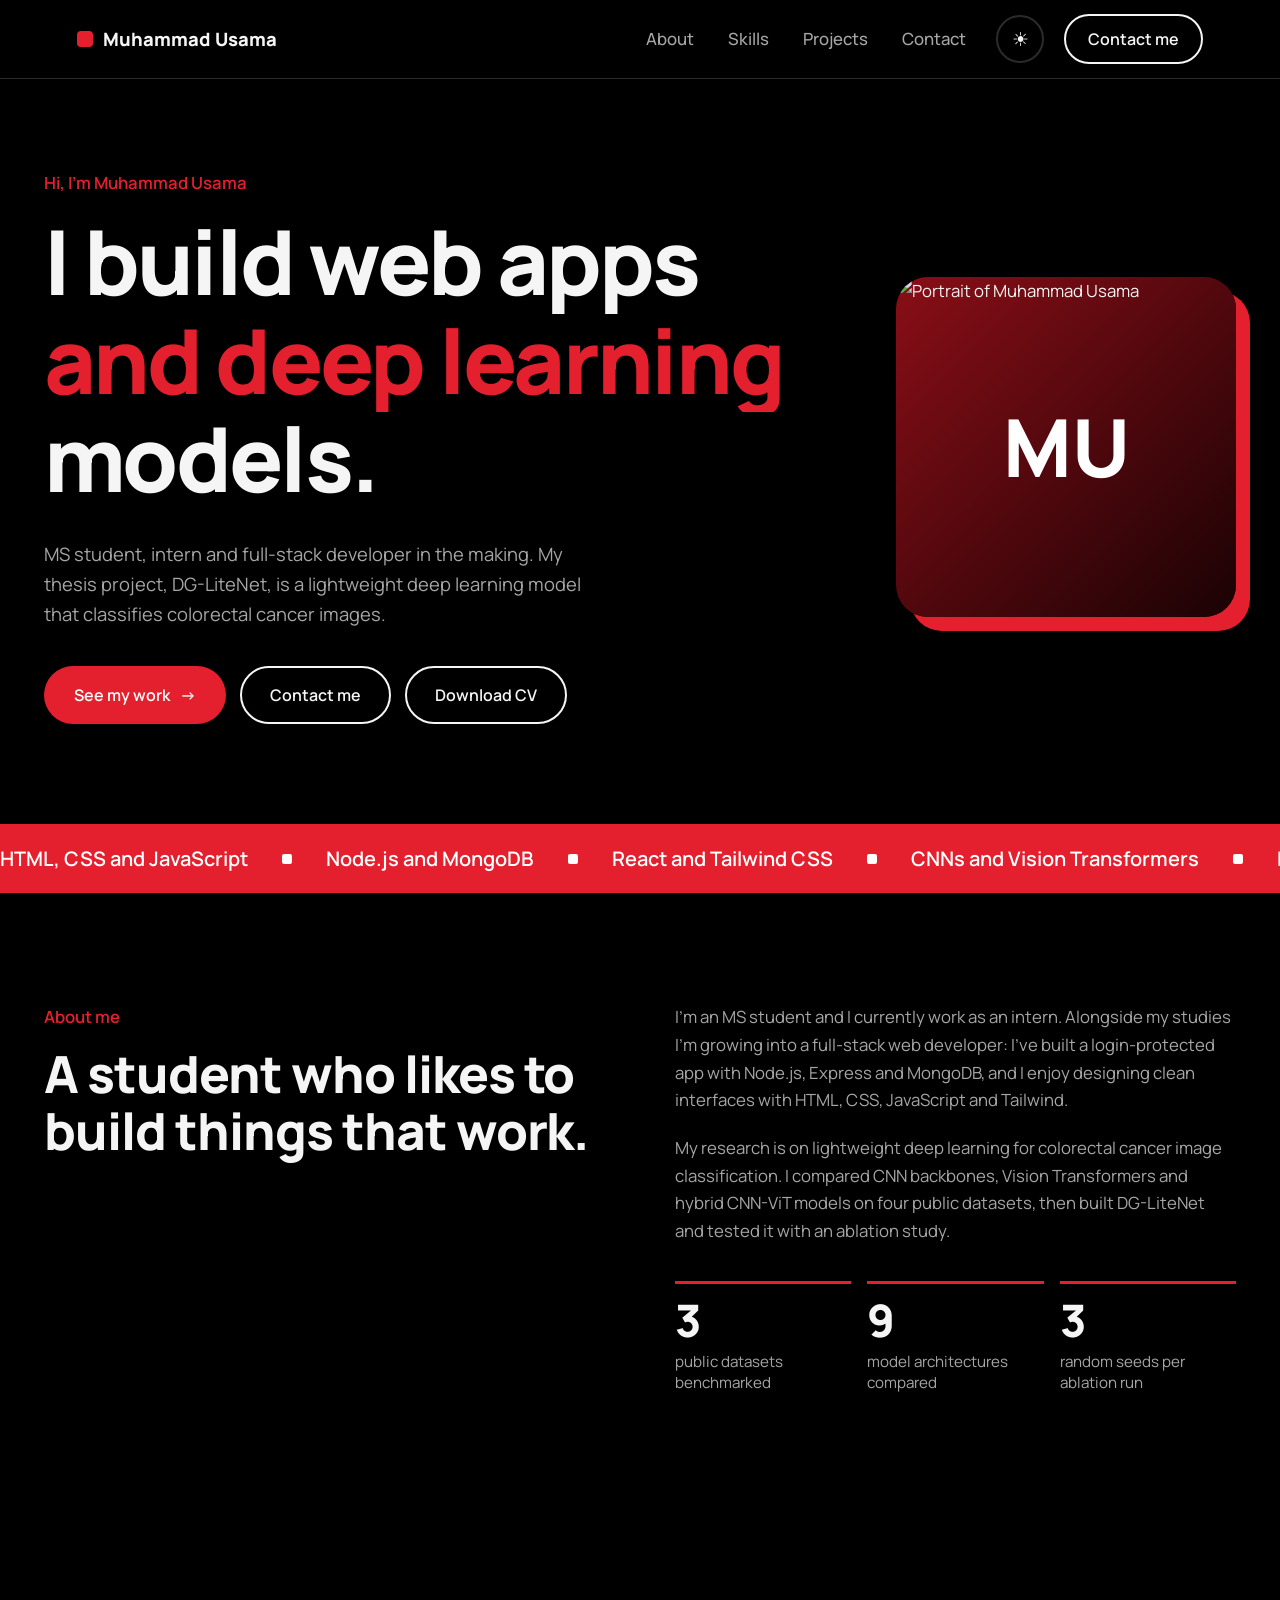
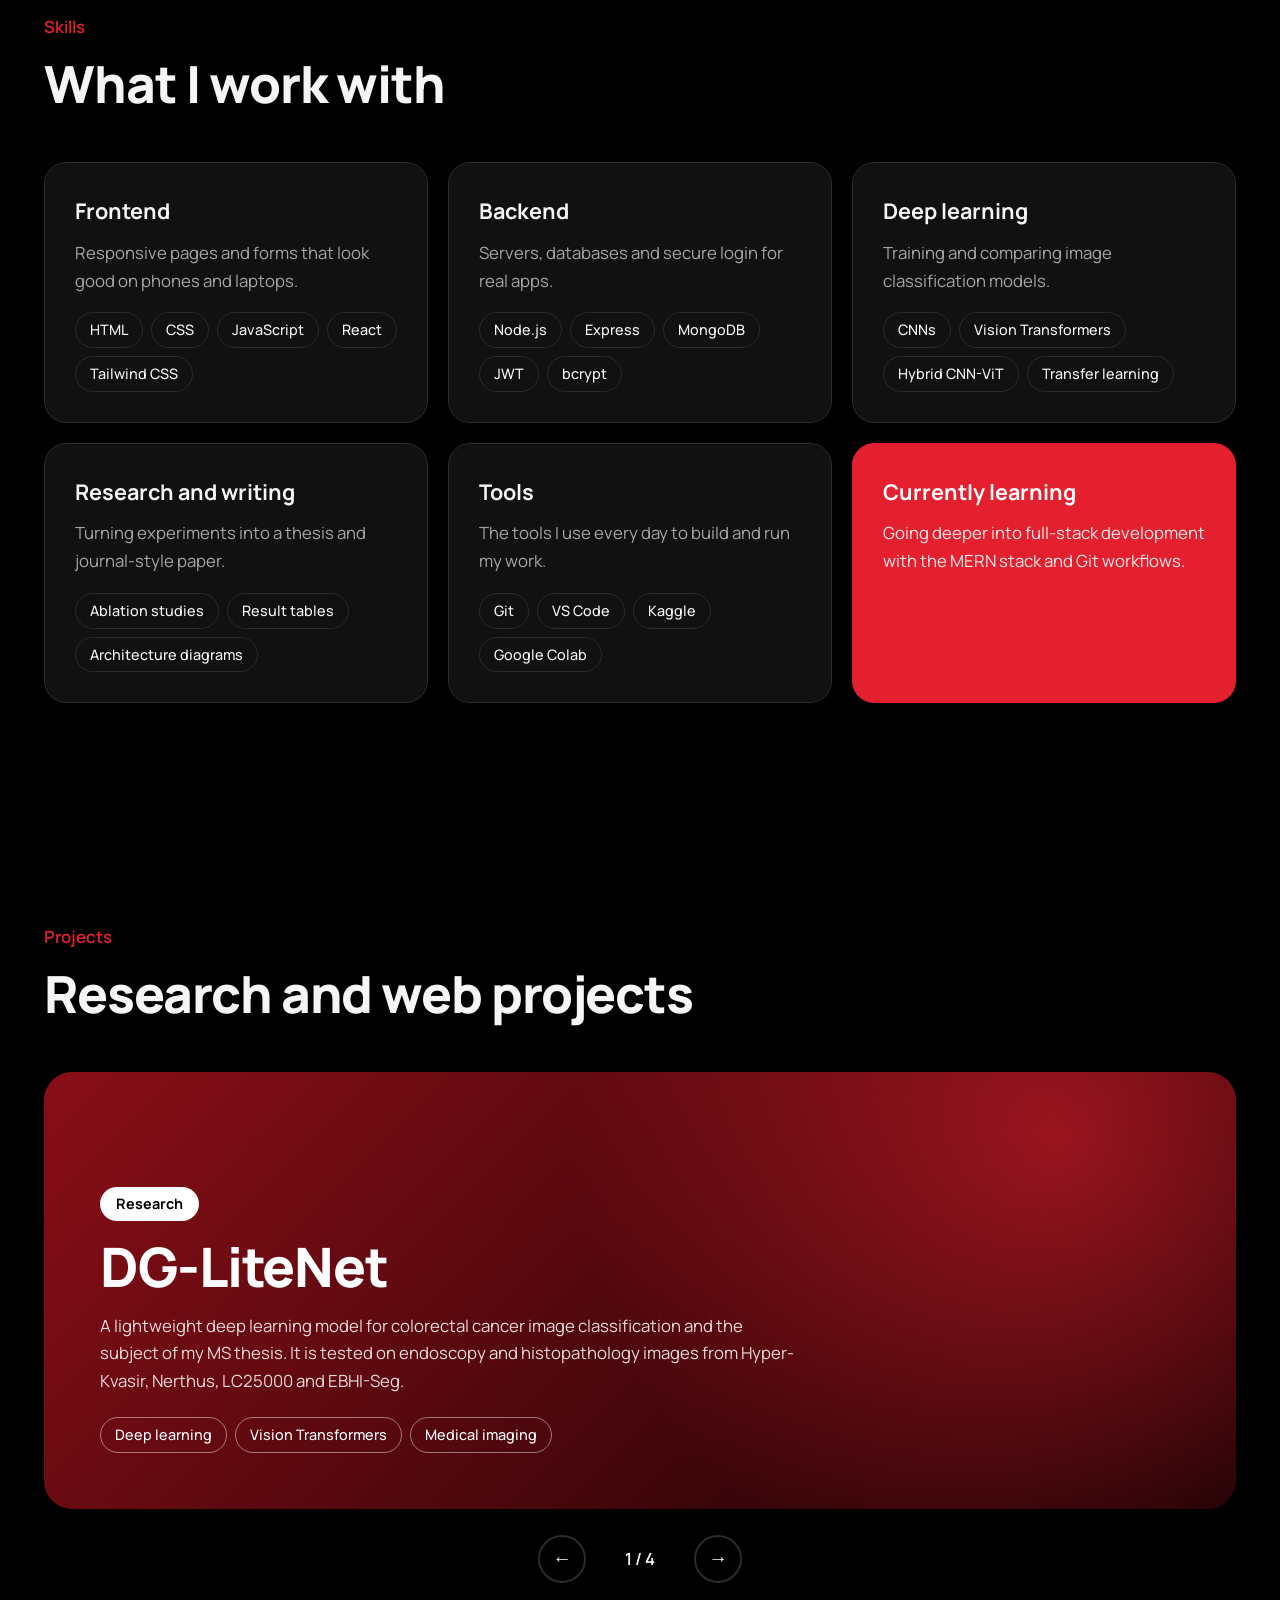
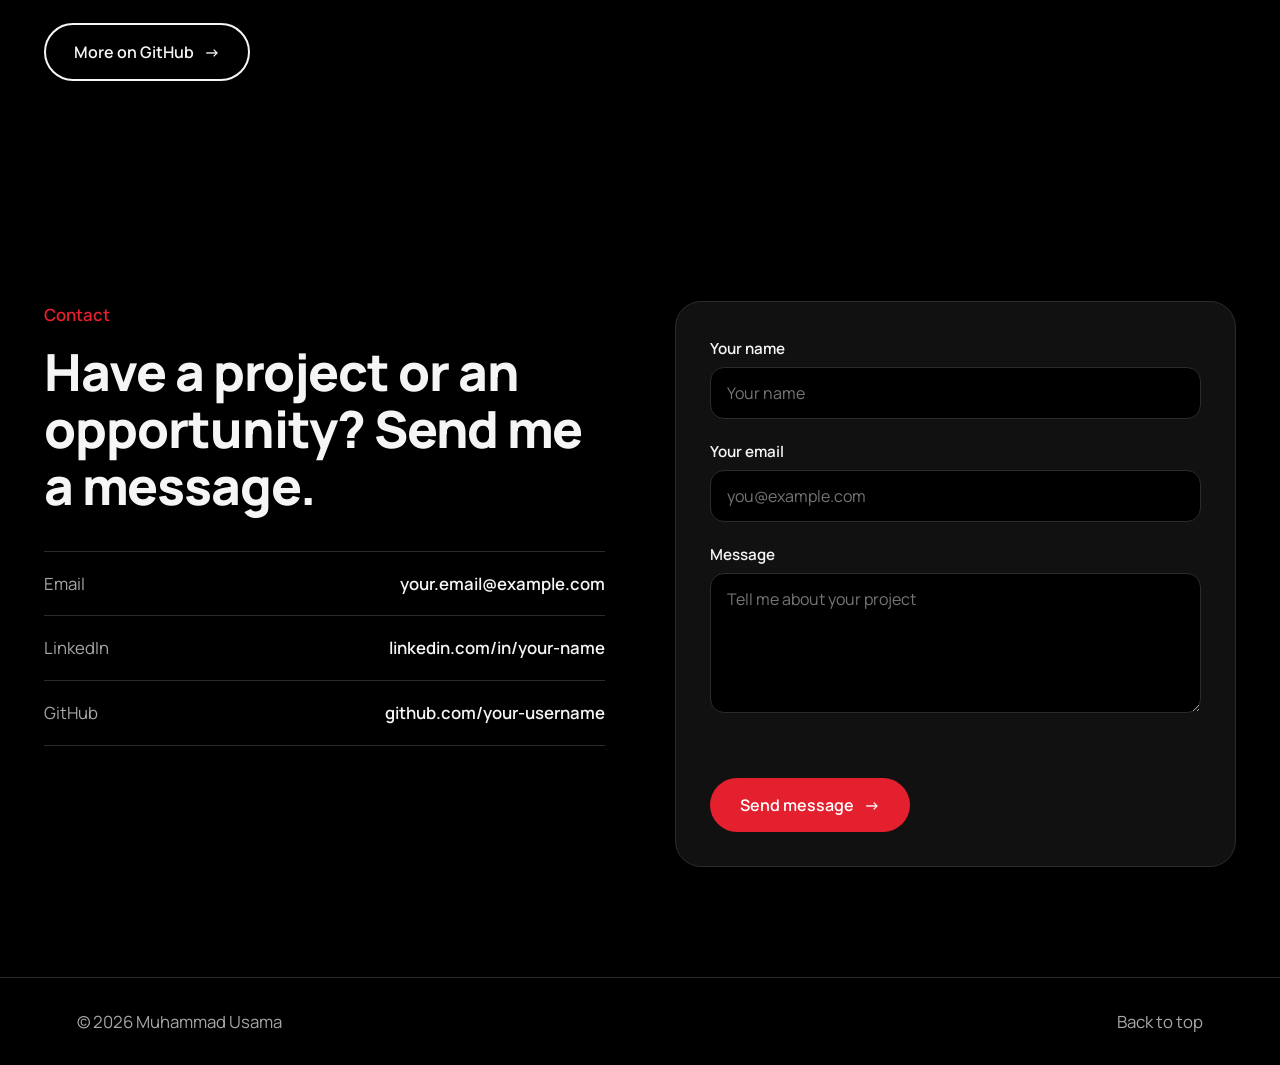
==== index.html @ d6b7221d "chagesss" ====
<!DOCTYPE html>
<html lang="en">
<head>
  <meta charset="UTF-8">
  <meta name="viewport" content="width=device-width, initial-scale=1">
  <title>Muhammad Ibrahim | Web Development and Deep Learning </title>
  <meta name="description" content="Portfolio of Muhammad Usama: web development projects and DG-LiteNet, a lightweight deep learning model for colorectal cancer image classification.">

  <!-- Font: Manrope from Google Fonts. If you are offline the page falls back to system fonts. -->
  <link rel="preconnect" href="https://fonts.googleapis.com">
  <link rel="preconnect" href="https://fonts.gstatic.com" crossorigin>
  <link href="https://fonts.googleapis.com/css2?family=Manrope:wght@400;500;600;800&display=swap" rel="stylesheet">

  <!-- Applies the saved theme before the page paints, so there is no flash -->
  <script>
    try {
      var savedTheme = localStorage.getItem("theme");
      if (savedTheme === "light" || savedTheme === "dark") {
        document.documentElement.setAttribute("data-theme", savedTheme);
      }
    } catch (e) {}
  </script>

  <link rel="stylesheet" href="style.css">
</head>
<body>

  <!-- ============ NAVIGATION ============ -->
  <header class="nav" id="top">
    <a class="logo" href="#top" aria-label="Muhammad Usama, back to top">
      <span class="logo-mark"></span>
      Muhammad Usama
    </a>

    <nav class="nav-links" id="navLinks" aria-label="Main">
      <a href="#about">About</a>
      <a href="#skills">Skills</a>
      <a href="#projects">Projects</a>
      <a href="#contact">Contact</a>
    </nav>

    <button class="round-btn theme-btn" id="themeBtn" aria-label="Switch to light theme" type="button">&#9728;</button>

    <a class="btn btn-outline nav-cta" href="#contact">Contact me</a>

    <button class="menu-btn" id="menuBtn" aria-label="Open menu" aria-expanded="false" aria-controls="navLinks">
      <span></span><span></span><span></span>
    </button>
  </header>

  <main>

    <!-- ============ HERO ============ -->
    <section class="hero">
      <div class="hero-copy">
      <p class="hero-intro">Hi, I'm Muhammad Usama</p>
      <h1 class="hero-title">
        <span class="line"><span class="line-inner">I build web apps</span></span>
        <span class="line"><span class="line-inner red">and deep learning</span></span>
        <span class="line"><span class="line-inner">models.</span></span>
      </h1>
      <p class="hero-text">
        MS student, intern and full-stack developer in the making. My thesis project, DG-LiteNet,
        is a lightweight deep learning model that classifies colorectal cancer images.
      </p>
      <div class="hero-actions">
        <a class="btn btn-red" href="#projects">See my work <span class="arrow" aria-hidden="true">&rarr;</span></a>
        <a class="btn btn-outline" href="#contact">Contact me</a>
        <!-- CHANGE ME: put your CV file in this folder and name it cv.pdf -->
        <a class="btn btn-outline" href="cv.pdf" download="Muhammad-Usama-CV.pdf">Download CV</a>
      </div>
      </div>

      <!-- CHANGE ME: put your photo in this folder and name it photo.jpg (square photos look best) -->
      <div class="photo" id="photo">
        <span class="photo-initials" aria-hidden="true">MU</span>
        <img src="photo.jpg" alt="Portrait of Muhammad Usama" id="photoImg">
      </div>
    </section>

    <!-- ============ MARQUEE STRIP ============ -->
    <div class="marquee" aria-hidden="true">
      <div class="marquee-track">
        <span>HTML, CSS and JavaScript</span><i></i>
        <span>Node.js and MongoDB</span><i></i>
        <span>React and Tailwind CSS</span><i></i>
        <span>CNNs and Vision Transformers</span><i></i>
        <span>Medical image classification</span><i></i>
        <span>HTML, CSS and JavaScript</span><i></i>
        <span>Node.js and MongoDB</span><i></i>
        <span>React and Tailwind CSS</span><i></i>
        <span>CNNs and Vision Transformers</span><i></i>
        <span>Medical image classification</span><i></i>
      </div>
    </div>

    <!-- ============ ABOUT ============ -->
    <section class="section" id="about">
      <div class="about-grid">
        <div>
          <p class="section-label">About me</p>
          <h2 class="section-title">A student who likes to build things that work.</h2>
        </div>
        <div class="about-body">
          <p>
            I'm an MS student and I currently work as an intern. Alongside my studies I'm growing
            into a full-stack web developer: I've built a login-protected app with Node.js, Express
            and MongoDB, and I enjoy designing clean interfaces with HTML, CSS, JavaScript and Tailwind.
          </p>
          <p>
            My research is on lightweight deep learning for colorectal cancer image classification.
            I compared CNN backbones, Vision Transformers and hybrid CNN-ViT models on four public
            datasets, then built DG-LiteNet and tested it with an ablation study.
          </p>

          <div class="stats">
            <div class="stat">
              <strong data-count="4">4</strong>
              <span>public datasets benchmarked</span>
            </div>
            <div class="stat">
              <strong data-count="11">11</strong>
              <span>model architectures compared</span>
            </div>
            <div class="stat">
              <strong data-count="3">3</strong>
              <span>random seeds per ablation run</span>
            </div>
          </div>
        </div>
      </div>
    </section>

    <!-- ============ SKILLS ============ -->
    <section class="section" id="skills">
      <p class="section-label">Skills</p>
      <h2 class="section-title">What I work with</h2>

      <div class="skills-grid">
        <article class="skill-card">
          <h3>Frontend</h3>
          <p>Responsive pages and forms that look good on phones and laptops.</p>
          <ul class="chips">
            <li>HTML</li><li>CSS</li><li>JavaScript</li><li>React</li><li>Tailwind CSS</li>
          </ul>
        </article>

        <article class="skill-card">
          <h3>Backend</h3>
          <p>Servers, databases and secure login for real apps.</p>
          <ul class="chips">
            <li>Node.js</li><li>Express</li><li>MongoDB</li><li>JWT</li><li>bcrypt</li>
          </ul>
        </article>

        <article class="skill-card">
          <h3>Deep learning</h3>
          <p>Training and comparing image classification models.</p>
          <ul class="chips">
            <li>CNNs</li><li>Vision Transformers</li><li>Hybrid CNN-ViT</li><li>Transfer learning</li>
          </ul>
        </article>

        <article class="skill-card">
          <h3>Research and writing</h3>
          <p>Turning experiments into a thesis and journal-style paper.</p>
          <ul class="chips">
            <li>Ablation studies</li><li>Result tables</li><li>Architecture diagrams</li>
          </ul>
        </article>

        <article class="skill-card">
          <h3>Tools</h3>
          <p>The tools I use every day to build and run my work.</p>
          <ul class="chips">
            <li>Git</li><li>VS Code</li><li>Kaggle</li><li>Google Colab</li>
          </ul>
        </article>

        <article class="skill-card skill-card-red">
          <h3>Currently learning</h3>
          <p>Going deeper into full-stack development with the MERN stack and Git workflows.</p>
        </article>
      </div>
    </section>

    <!-- ============ PROJECTS (slider) ============ -->
    <section class="section" id="projects">
      <p class="section-label">Projects</p>
      <h2 class="section-title">Research and web projects</h2>

      <div class="slider" id="slider">
        <div class="slider-window">
          <div class="slider-track" id="sliderTrack">

            <!-- Slide 1: DG-LiteNet -->
            <article class="slide" aria-label="Project 1 of 4">
              <div class="slide-body">
                <span class="tag">Research</span>
                <h3>DG-LiteNet</h3>
                <p>
                  A lightweight deep learning model for colorectal cancer image classification and
                  the subject of my MS thesis. It is tested on endoscopy and histopathology images
                  from Hyper-Kvasir, Nerthus, LC25000 and EBHI-Seg.
                </p>
                <ul class="chips">
                  <li>Deep learning</li><li>Vision Transformers</li><li>Medical imaging</li>
                </ul>
              </div>
            </article>

            <!-- Slide 2: Benchmark -->
            <article class="slide" aria-label="Project 2 of 4">
              <div class="slide-body">
                <span class="tag">Research</span>
                <h3>CNN, ViT and hybrid benchmark</h3>
                <p>
                  A side-by-side comparison of five CNN backbones (ResNet50, EfficientNetB0,
                  DenseNet121, InceptionV3, Xception), a standalone Vision Transformer and five
                  hybrid CNN-ViT models, with test-time augmentation. Everything ran on Kaggle
                  and Google Colab.
                </p>
                <ul class="chips">
                  <li>Transfer learning</li><li>Kaggle</li><li>Google Colab</li>
                </ul>
              </div>
            </article>

            <!-- Slide 3: MERN app -->
            <article class="slide" aria-label="Project 3 of 4">
              <div class="slide-body">
                <span class="tag">Web</span>
                <h3>Login-protected user dashboard</h3>
                <p>
                  A full-stack app with registration, login and a personal dashboard. Passwords are
                  hashed with bcrypt, sessions use JWT cookies, and protected routes check the token
                  before showing data. Each user gets their own to-do list.
                </p>
                <ul class="chips">
                  <li>Node.js</li><li>Express</li><li>MongoDB</li><li>Tailwind CSS</li>
                </ul>
              </div>
            </article>

            <!-- Slide 4: Registration form -->
            <article class="slide" aria-label="Project 4 of 4">
              <div class="slide-body">
                <span class="tag">Web</span>
                <h3>University admissions form</h3>
                <p>
                  A ten-field registration form with a navy and gold design, a two-panel card layout
                  and CNIC validation with a regular expression, built with React and Tailwind.
                </p>
                <ul class="chips">
                  <li>React</li><li>Tailwind CSS</li><li>Form validation</li>
                </ul>
              </div>
            </article>

          </div>
        </div>

        <div class="slider-controls">
          <button class="round-btn" id="prevBtn" aria-label="Previous project">&larr;</button>
          <span class="slider-count" id="sliderCount" aria-live="polite">1 / 4</span>
          <button class="round-btn" id="nextBtn" aria-label="Next project">&rarr;</button>
        </div>
      </div>

      <!-- CHANGE ME: put your real GitHub profile link here -->
      <a class="btn btn-outline more-btn" href="https://github.com/your-username" target="_blank" rel="noopener">
        More on GitHub <span class="arrow" aria-hidden="true">&rarr;</span>
      </a>
    </section>

    <!-- ============ CONTACT ============ -->
    <section class="section contact" id="contact">
      <div class="contact-grid">
        <div>
          <p class="section-label">Contact</p>
          <h2 class="section-title">Have a project or an opportunity? Send me a message.</h2>
          <ul class="contact-list">
            <!-- CHANGE ME: your email, LinkedIn and GitHub -->
            <li><span>Email</span><a href="mailto:your.email@example.com">your.email@example.com</a></li>
            <li><span>LinkedIn</span><a href="https://www.linkedin.com/in/your-name" target="_blank" rel="noopener">linkedin.com/in/your-name</a></li>
            <li><span>GitHub</span><a href="https://github.com/your-username" target="_blank" rel="noopener">github.com/your-username</a></li>
          </ul>
        </div>

        <!-- Messages are sent through Formspree. Add your form ID in script.js (FORMSPREE_ID) -->
        <form class="form" id="contactForm" novalidate>
          <label for="fName">Your name</label>
          <input id="fName" name="name" type="text" required autocomplete="name" placeholder="Your name">

          <label for="fEmail">Your email</label>
          <input id="fEmail" name="email" type="email" required autocomplete="email" placeholder="you@example.com">

          <label for="fMessage">Message</label>
          <textarea id="fMessage" name="message" rows="5" required placeholder="Tell me about your project"></textarea>

          <p class="form-note" id="formNote" role="status"></p>
          <button class="btn btn-red" id="sendBtn" type="submit">Send message <span class="arrow" aria-hidden="true">&rarr;</span></button>
        </form>
      </div>
    </section>

  </main>

  <!-- ============ FOOTER ============ -->
  <footer class="footer">
    <span>&copy; 2026 Muhammad Usama</span>
    <a href="#top">Back to top</a>
  </footer>

  <script src="script.js"></script>
</body>
</html>
---- style.css ----
/* =========================================================
   Muhammad Usama - Portfolio
   Dark theme with red accent. Light theme is switched with
   the button in the navigation (data-theme="light" on <html>).
   Change colors in the :root block below.
   ========================================================= */

:root {
  --bg: #000000;
  --bg-alpha: rgba(0, 0, 0, 0.85);
  --surface: #111111;
  --surface-2: #1b1b1b;
  --text: #f5f5f5;
  --muted: #a6a6a6;
  --line: #2b2b2b;
  --red: #e5202e;
  --red-dark: #8a0e17;
  --font: "Manrope", "Segoe UI", Roboto, Helvetica, Arial, sans-serif;
}

html[data-theme="light"] {
  --bg: #ffffff;
  --bg-alpha: rgba(255, 255, 255, 0.88);
  --surface: #f3f3f3;
  --surface-2: #e9e9e9;
  --text: #111111;
  --muted: #595959;
  --line: #dadada;
  --red: #d3111f;
}

* { box-sizing: border-box; margin: 0; padding: 0; }

html { scroll-behavior: smooth; scroll-padding-top: 90px; }

body {
  background: var(--bg);
  color: var(--text);
  font-family: var(--font);
  font-size: 1.05rem;
  line-height: 1.65;
  transition: background 0.3s, color 0.3s;
}

a { color: inherit; text-decoration: none; }
ul { list-style: none; }
img { max-width: 100%; display: block; }

:focus-visible {
  outline: 3px solid var(--red);
  outline-offset: 3px;
}

/* ---------- Buttons ---------- */
.btn {
  display: inline-flex;
  align-items: center;
  gap: 10px;
  padding: 14px 28px;
  border-radius: 999px;
  border: 2px solid transparent;
  font-family: inherit;
  font-size: 1rem;
  font-weight: 600;
  cursor: pointer;
  transition: background 0.2s, color 0.2s, border-color 0.2s;
}
.btn .arrow { transition: transform 0.2s; }
.btn:hover .arrow { transform: translateX(5px); }

.btn-red { background: var(--red); color: #ffffff; }
.btn-red:hover { background: #ffffff; color: #000000; border-color: var(--red); }

.btn-outline { border-color: var(--text); color: var(--text); background: transparent; }
.btn-outline:hover { background: var(--text); color: var(--bg); }

.round-btn {
  width: 48px;
  height: 48px;
  border-radius: 50%;
  border: 2px solid var(--line);
  background: transparent;
  color: var(--text);
  font-size: 1.2rem;
  cursor: pointer;
  transition: background 0.2s, border-color 0.2s, color 0.2s;
}
.round-btn:hover { border-color: var(--red); background: var(--red); color: #ffffff; }

/* ---------- Navigation ---------- */
.nav {
  position: sticky;
  top: 0;
  z-index: 50;
  display: flex;
  align-items: center;
  gap: 20px;
  padding: 14px 6vw;
  background: var(--bg-alpha);
  backdrop-filter: blur(10px);
  border-bottom: 1px solid var(--line);
}

.logo {
  display: flex;
  align-items: center;
  gap: 10px;
  font-weight: 800;
  font-size: 1.15rem;
  margin-right: auto;
}
.logo-mark {
  width: 16px;
  height: 16px;
  background: var(--red);
  border-radius: 4px;
}

.nav-links { display: flex; gap: 34px; margin-right: 10px; }
.nav-links a { font-weight: 500; color: var(--muted); transition: color 0.2s; }
.nav-links a:hover { color: var(--text); }

.nav-cta { padding: 10px 22px; }

.menu-btn {
  display: none;
  flex-direction: column;
  gap: 5px;
  padding: 10px;
  background: none;
  border: none;
  cursor: pointer;
}
.menu-btn span { width: 24px; height: 2px; background: var(--text); }

/* ---------- Hero ---------- */
.hero {
  max-width: 1240px;
  margin: 0 auto;
  padding: 90px 24px 100px;
  display: grid;
  grid-template-columns: 1fr 340px;
  gap: 60px;
  align-items: center;
}

.hero-intro { color: var(--red); font-weight: 600; margin-bottom: 18px; }

.hero-title {
  font-size: clamp(2.6rem, 7vw, 6rem);
  line-height: 1.02;
  font-weight: 800;
  letter-spacing: -0.03em;
}
.hero-title .line { display: block; overflow: hidden; padding-bottom: 0.08em; }
.hero-title .line-inner {
  display: block;
  transform: translateY(105%);
  animation: rise 0.9s cubic-bezier(0.2, 0.7, 0.2, 1) forwards;
}
.hero-title .line:nth-child(2) .line-inner { animation-delay: 0.12s; }
.hero-title .line:nth-child(3) .line-inner { animation-delay: 0.24s; }
.hero-title .red { color: var(--red); }

@keyframes rise { to { transform: translateY(0); } }

.hero-text {
  max-width: 560px;
  margin: 28px 0 36px;
  color: var(--muted);
  font-size: 1.15rem;
}
.hero-actions { display: flex; flex-wrap: wrap; gap: 14px; }

.photo {
  position: relative;
  width: 100%;
  max-width: 340px;
  aspect-ratio: 1 / 1;
  border-radius: 32px;
  background: linear-gradient(135deg, var(--red-dark), #1a0204);
  box-shadow: 14px 14px 0 var(--red);
  overflow: hidden;
  display: flex;
  align-items: center;
  justify-content: center;
}
.photo-initials { font-size: 5rem; font-weight: 800; color: #ffffff; }
.photo img {
  position: absolute;
  inset: 0;
  width: 100%;
  height: 100%;
  object-fit: cover;
}
.photo.no-image img { display: none; }

/* ---------- Marquee ---------- */
.marquee {
  background: var(--red);
  color: #ffffff;
  overflow: hidden;
  padding: 18px 0;
  white-space: nowrap;
}
.marquee-track {
  display: inline-flex;
  align-items: center;
  gap: 34px;
  padding-right: 34px;
  font-size: 1.25rem;
  font-weight: 600;
  animation: scroll 40s linear infinite;
}
.marquee-track i {
  width: 10px;
  height: 10px;
  background: #ffffff;
  border-radius: 2px;
  display: inline-block;
}
@keyframes scroll { to { transform: translateX(-50%); } }

/* ---------- Sections ---------- */
.section {
  max-width: 1240px;
  margin: 0 auto;
  padding: 110px 24px;
}
.section-label { color: var(--red); font-weight: 600; margin-bottom: 14px; }
.section-title {
  font-size: clamp(1.9rem, 4.2vw, 3.2rem);
  line-height: 1.12;
  font-weight: 800;
  letter-spacing: -0.02em;
  max-width: 760px;
}

/* ---------- About ---------- */
.about-grid {
  display: grid;
  grid-template-columns: 1fr 1fr;
  gap: 70px;
  align-items: start;
}
.about-body p { color: var(--muted); margin-bottom: 20px; max-width: 62ch; }

.stats {
  display: grid;
  grid-template-columns: repeat(3, 1fr);
  gap: 16px;
  margin-top: 36px;
}
.stat { border-top: 3px solid var(--red); padding-top: 14px; }
.stat strong { display: block; font-size: 2.8rem; line-height: 1; font-weight: 800; }
.stat span { display: block; margin-top: 8px; color: var(--muted); font-size: 0.95rem; line-height: 1.4; }

/* ---------- Skills ---------- */
.skills-grid {
  display: grid;
  grid-template-columns: repeat(3, 1fr);
  gap: 20px;
  margin-top: 50px;
}
.skill-card {
  background: var(--surface);
  border: 1px solid var(--line);
  border-radius: 22px;
  padding: 30px;
  transition: border-color 0.2s;
}
.skill-card:hover { border-color: var(--red); }
.skill-card h3 { font-size: 1.35rem; margin-bottom: 10px; }
.skill-card p { color: var(--muted); margin-bottom: 18px; }
.skill-card-red { background: var(--red); border-color: var(--red); color: #ffffff; }
.skill-card-red p { color: rgba(255, 255, 255, 0.9); margin-bottom: 0; }

.chips { display: flex; flex-wrap: wrap; gap: 8px; }
.chips li {
  padding: 5px 14px;
  border: 1px solid var(--line);
  border-radius: 999px;
  font-size: 0.9rem;
  font-weight: 500;
}

/* ---------- Projects slider ---------- */
.slider { margin-top: 50px; }
.slider-window { overflow: hidden; border-radius: 28px; }
.slider-track { display: flex; transition: transform 0.55s cubic-bezier(0.3, 0.7, 0.2, 1); }

.slide {
  flex: 0 0 100%;
  min-height: 400px;
  display: flex;
  align-items: flex-end;
  padding: clamp(28px, 5vw, 56px);
  background:
    radial-gradient(circle at 85% 15%, rgba(229, 32, 46, 0.55), transparent 45%),
    linear-gradient(135deg, var(--red-dark), #150103);
  color: #ffffff;
}
.slide-body { max-width: 700px; }
.slide h3 {
  font-size: clamp(2rem, 4.5vw, 3.4rem);
  line-height: 1.08;
  font-weight: 800;
  letter-spacing: -0.02em;
  margin: 16px 0;
}
.slide p { color: rgba(255, 255, 255, 0.85); margin-bottom: 22px; }
.slide .chips li { border-color: rgba(255, 255, 255, 0.45); color: #ffffff; }

.tag {
  display: inline-block;
  padding: 5px 16px;
  border-radius: 999px;
  background: #ffffff;
  color: #000000;
  font-size: 0.9rem;
  font-weight: 700;
}

.slider-controls { display: flex; align-items: center; justify-content: center; gap: 24px; margin-top: 26px; }
.slider-count { font-weight: 600; min-width: 60px; text-align: center; }

.more-btn { margin-top: 40px; }

/* ---------- Contact ---------- */
.contact-grid {
  display: grid;
  grid-template-columns: 1fr 1fr;
  gap: 70px;
  align-items: start;
}
.contact-list { margin-top: 36px; border-top: 1px solid var(--line); }
.contact-list li {
  display: flex;
  justify-content: space-between;
  gap: 16px;
  padding: 18px 0;
  border-bottom: 1px solid var(--line);
}
.contact-list span { color: var(--muted); }
.contact-list a { font-weight: 600; word-break: break-all; text-align: right; }
.contact-list a:hover { color: var(--red); }

.form {
  background: var(--surface);
  border: 1px solid var(--line);
  border-radius: 26px;
  padding: 34px;
}
.form label { display: block; font-weight: 600; font-size: 0.95rem; margin-bottom: 6px; }
.form input,
.form textarea {
  width: 100%;
  margin-bottom: 20px;
  padding: 14px 16px;
  background: var(--bg);
  color: var(--text);
  border: 1px solid var(--line);
  border-radius: 14px;
  font-family: inherit;
  font-size: 1rem;
  resize: vertical;
}
.form input:focus,
.form textarea:focus { outline: none; border-color: var(--red); box-shadow: 0 0 0 3px rgba(229, 32, 46, 0.3); }
.form-note { min-height: 1.5em; margin-bottom: 14px; font-size: 0.95rem; color: var(--muted); }
.form-note.ok { color: #2fb457; }
.form-note.error { color: var(--red); }

/* ---------- Footer ---------- */
.footer {
  display: flex;
  justify-content: space-between;
  gap: 16px;
  padding: 30px 6vw;
  border-top: 1px solid var(--line);
  color: var(--muted);
}
.footer a:hover { color: var(--red); }

/* ---------- Responsive ---------- */
@media (max-width: 960px) {
  .hero { grid-template-columns: 1fr; padding-top: 60px; }
  .photo { max-width: 280px; margin-right: 14px; }
  .about-grid, .contact-grid { grid-template-columns: 1fr; gap: 40px; }
  .skills-grid { grid-template-columns: repeat(2, 1fr); }

  .menu-btn { display: flex; }
  .nav-cta { display: none; }
  .nav-links {
    display: none;
    position: absolute;
    top: 100%;
    left: 0;
    right: 0;
    flex-direction: column;
    gap: 0;
    margin: 0;
    background: var(--bg);
    border-bottom: 1px solid var(--line);
  }
  .nav-links.open { display: flex; }
  .nav-links a { padding: 16px 6vw; border-top: 1px solid var(--line); }
}

@media (max-width: 620px) {
  .section { padding: 80px 20px; }
  .skills-grid { grid-template-columns: 1fr; }
  .stats { grid-template-columns: 1fr; }
  .slide { min-height: 460px; }
  .form { padding: 24px; }
  .footer { flex-direction: column; }
}

/* ---------- Reduced motion ---------- */
@media (prefers-reduced-motion: reduce) {
  html { scroll-behavior: auto; }
  .hero-title .line-inner { animation: none; transform: none; }
  .marquee-track { animation: none; }
  .slider-track { transition: none; }
}
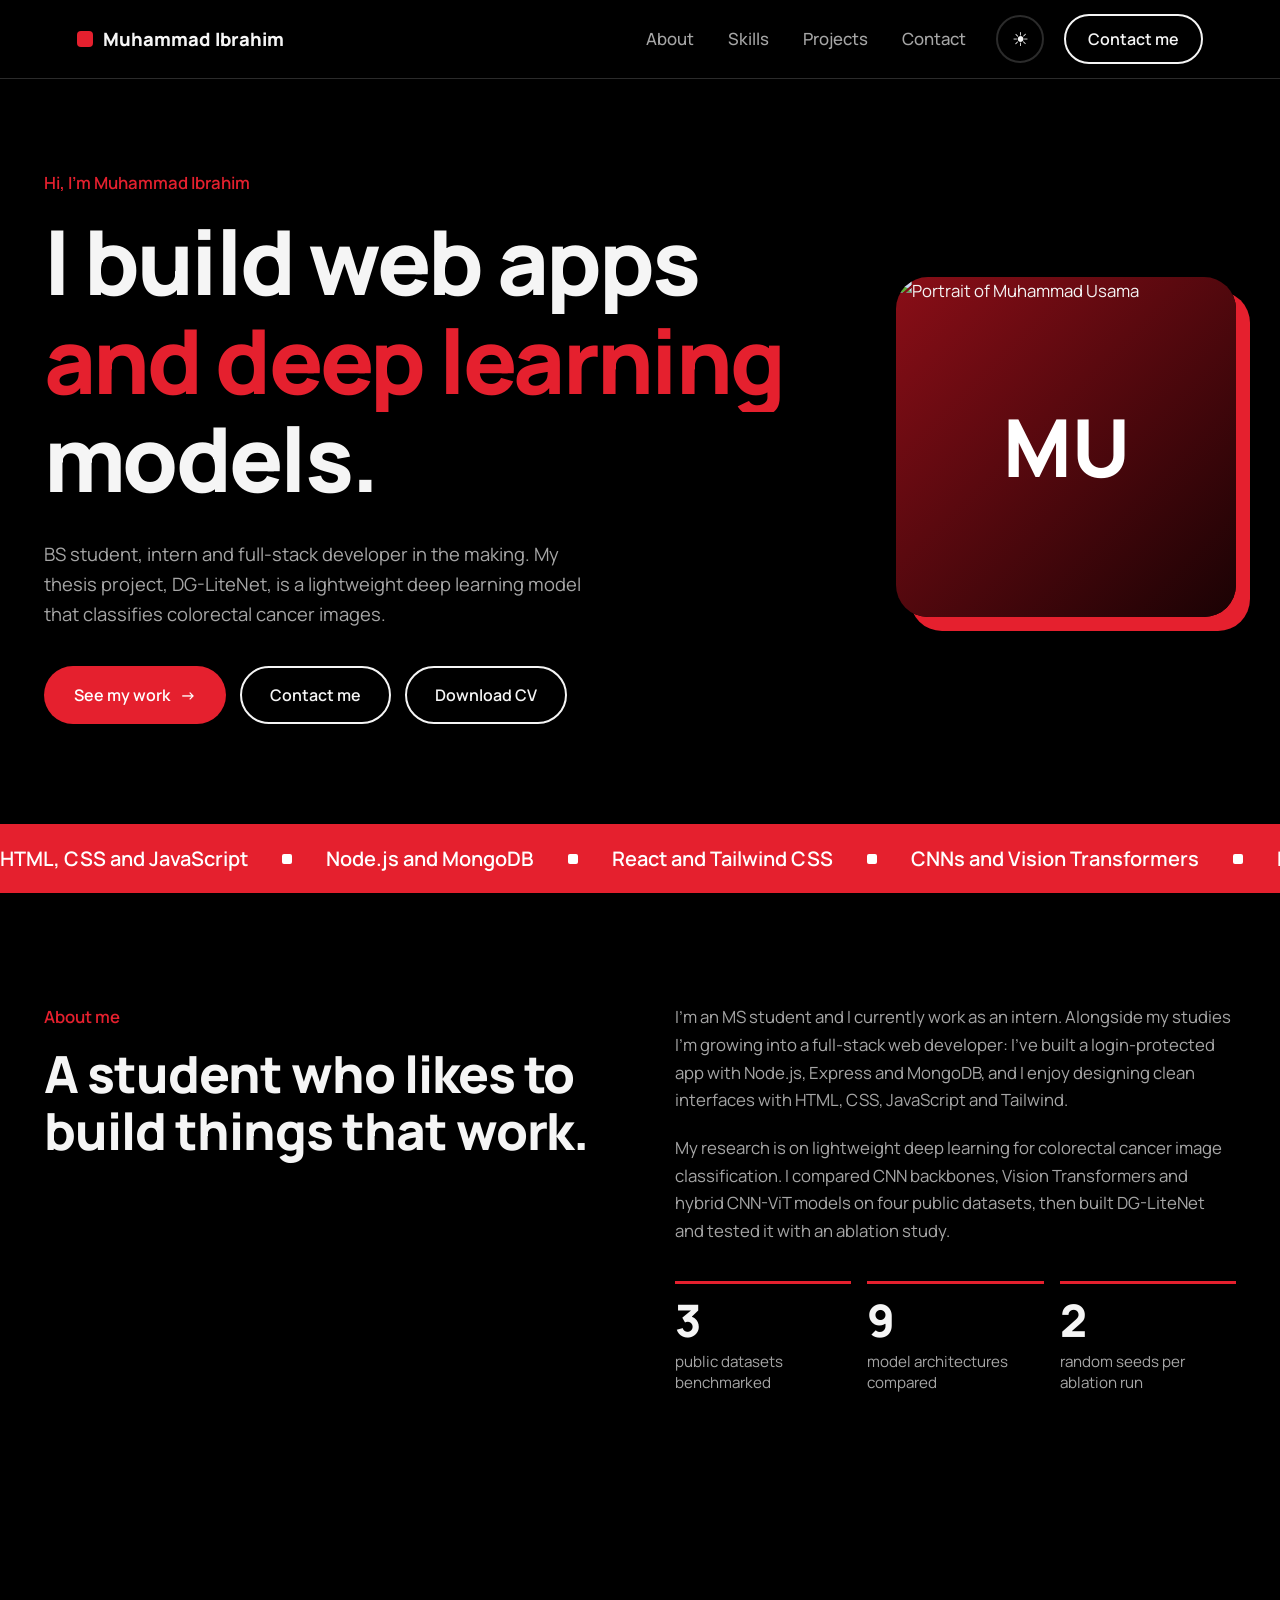
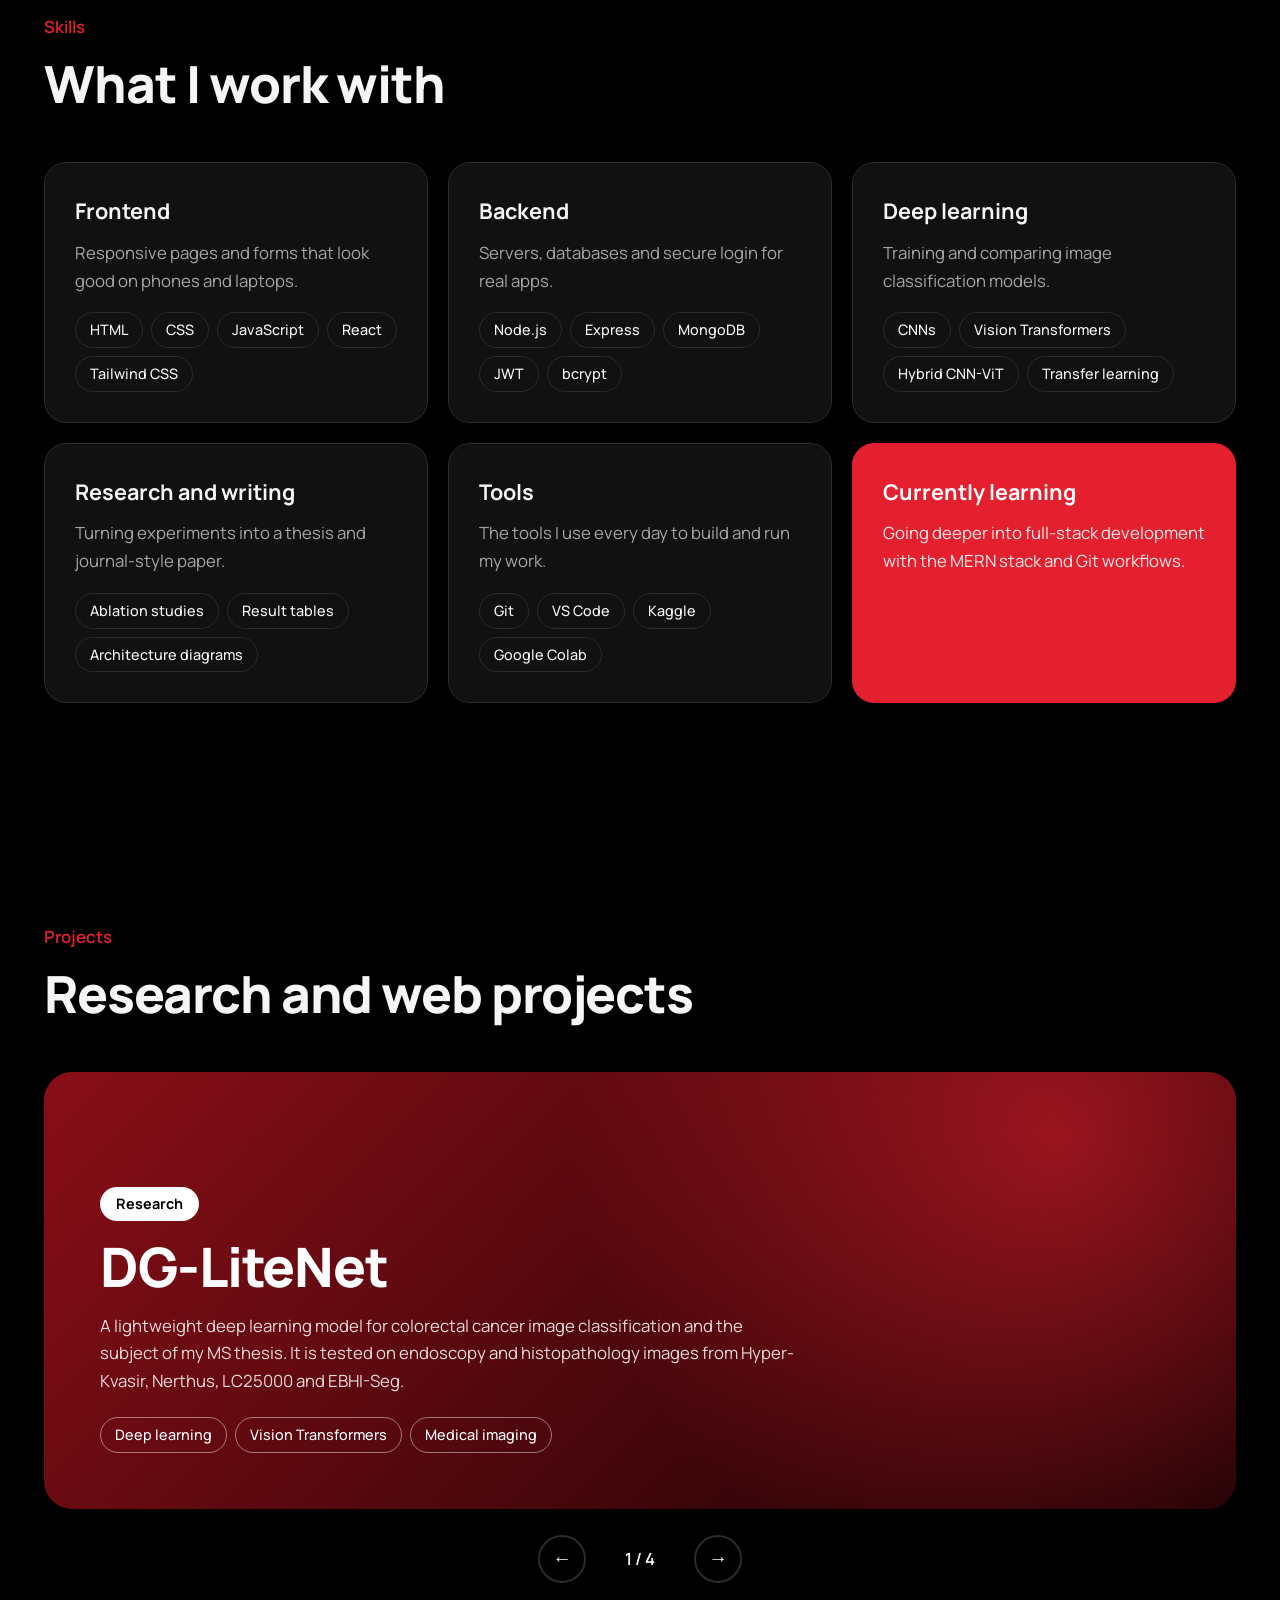
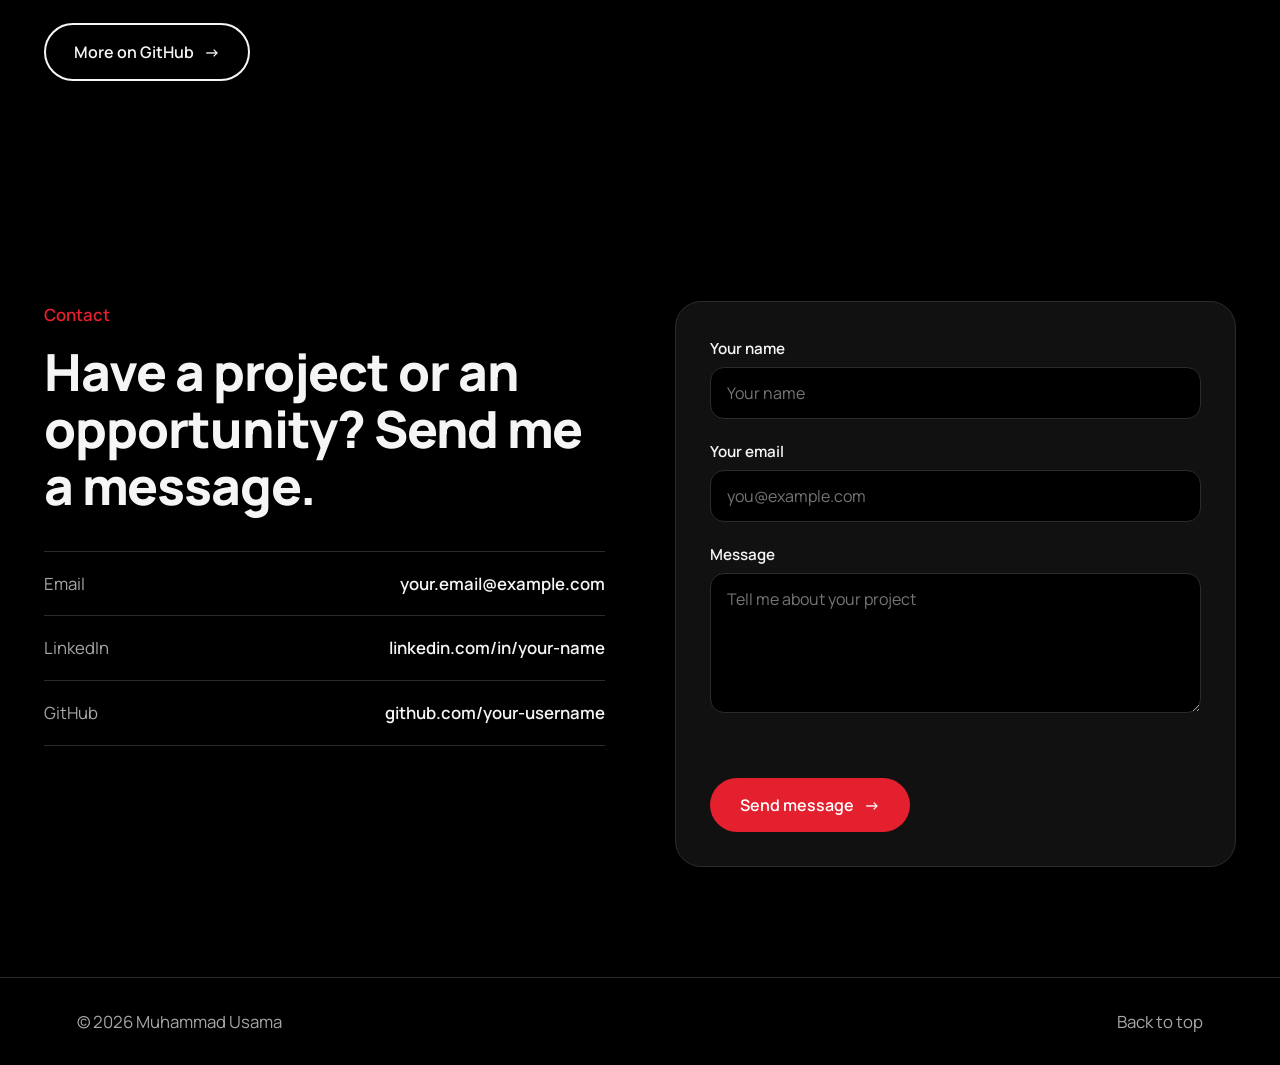
==== commit 77cb61ab: "second change" ====
--- a/index.html
+++ b/index.html
@@ -3,7 +3,7 @@
 <head>
   <meta charset="UTF-8">
   <meta name="viewport" content="width=device-width, initial-scale=1">
-  <title>Muhammad Ibrahim | Web Development and Deep Learning </title>
+  <title>Ibrahim | Web Development and Deep Learning </title>
   <meta name="description" content="Portfolio of Muhammad Usama: web development projects and DG-LiteNet, a lightweight deep learning model for colorectal cancer image classification.">
 
   <!-- Font: Manrope from Google Fonts. If you are offline the page falls back to system fonts. -->
@@ -29,7 +29,7 @@
   <header class="nav" id="top">
     <a class="logo" href="#top" aria-label="Muhammad Usama, back to top">
       <span class="logo-mark"></span>
-      Muhammad Usama
+      Muhammad Ibrahim
     </a>
 
     <nav class="nav-links" id="navLinks" aria-label="Main">
@@ -53,14 +53,14 @@
     <!-- ============ HERO ============ -->
     <section class="hero">
       <div class="hero-copy">
-      <p class="hero-intro">Hi, I'm Muhammad Usama</p>
+      <p class="hero-intro">Hi, I'm Muhammad Ibrahim</p>
       <h1 class="hero-title">
         <span class="line"><span class="line-inner">I build web apps</span></span>
         <span class="line"><span class="line-inner red">and deep learning</span></span>
         <span class="line"><span class="line-inner">models.</span></span>
       </h1>
       <p class="hero-text">
-        MS student, intern and full-stack developer in the making. My thesis project, DG-LiteNet,
+        BS student, intern and full-stack developer in the making. My thesis project, DG-LiteNet,
         is a lightweight deep learning model that classifies colorectal cancer images.
       </p>
       <div class="hero-actions">
